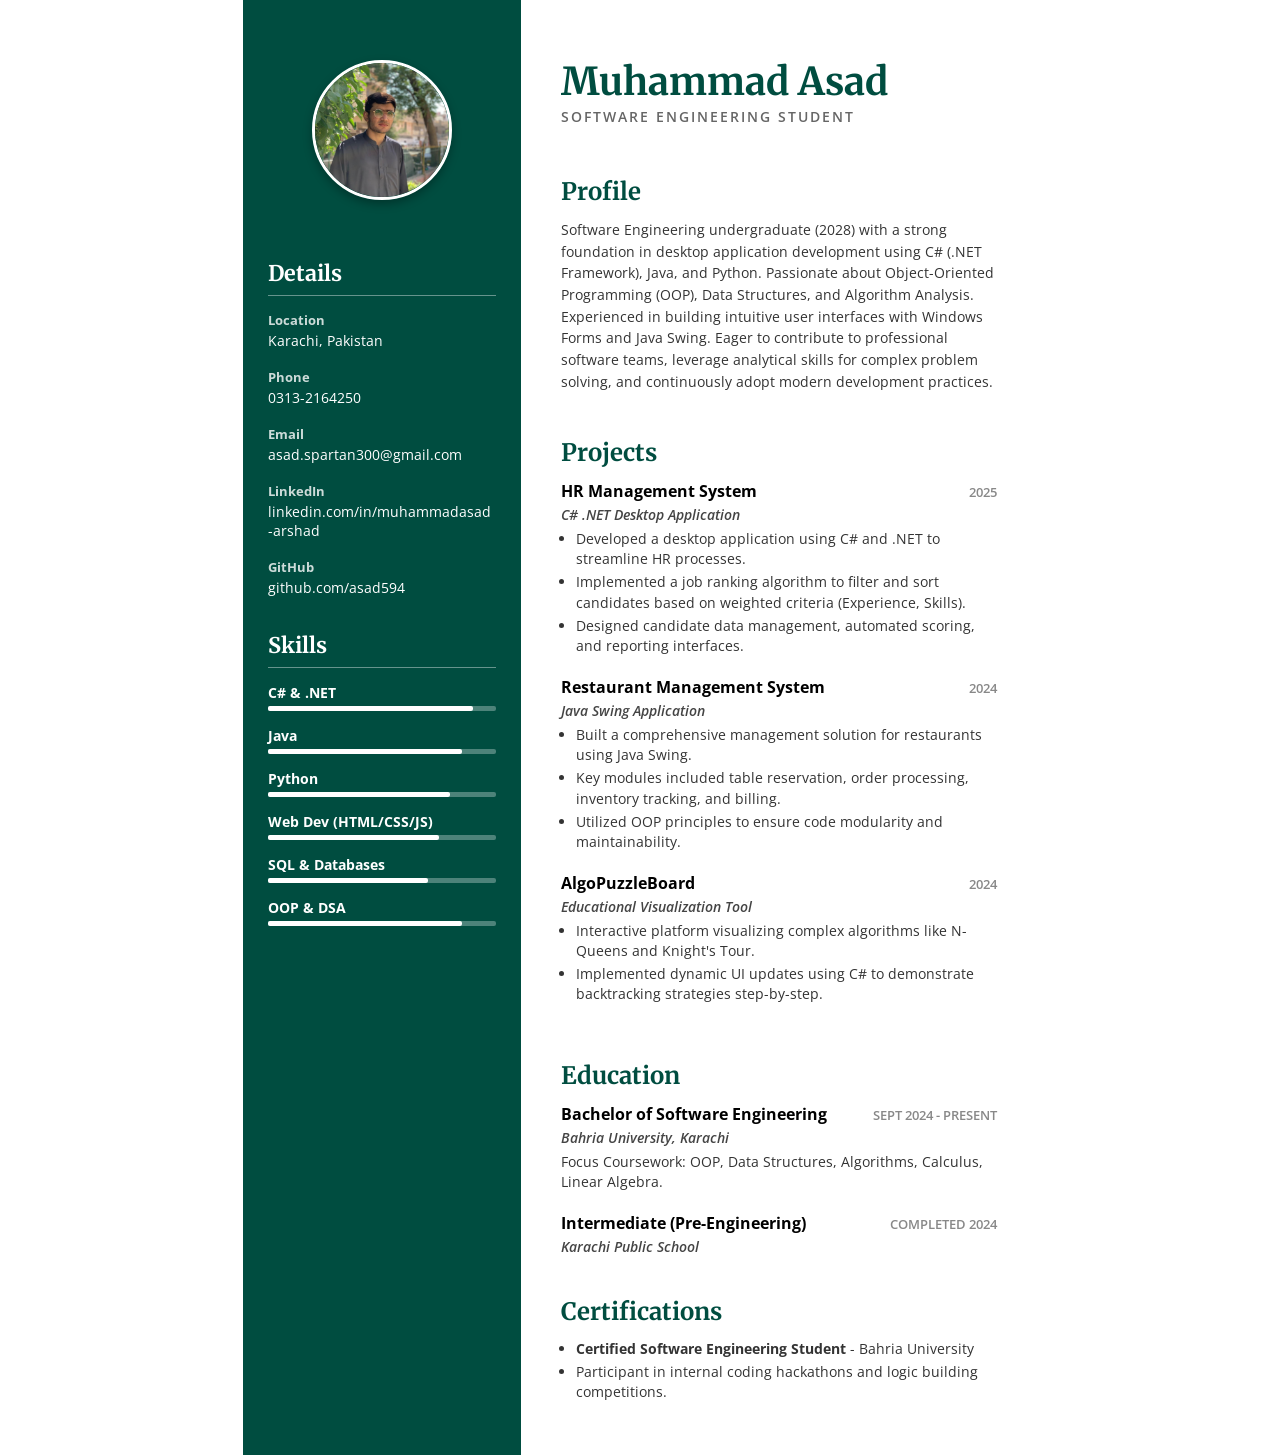
==== resume.html @ 871970d0 "Initial commit: Portfolio website with responsive design and README" ====
<!DOCTYPE html>
<html lang="en">

<head>
    <meta charset="UTF-8">
    <meta name="viewport" content="width=device-width, initial-scale=1.0">
    <title>Muhammad Asad - Resume</title>
    <!-- Using web-safe fonts or Google Fonts that load reliably -->
    <link rel="preconnect" href="https://fonts.googleapis.com">
    <link rel="preconnect" href="https://fonts.gstatic.com" crossorigin>
    <link
        href="https://fonts.googleapis.com/css2?family=Merriweather:wght@400;700&family=Open+Sans:wght@400;600;700&display=swap"
        rel="stylesheet">
    <link rel="stylesheet" href="https://cdnjs.cloudflare.com/ajax/libs/font-awesome/6.4.0/css/all.min.css">
    <style>
        :root {
            /* Exact colors based on the image description/standard professional green */
            --sidebar-bg: #004d40;
            /* Dark Teal Green */
            --sidebar-text: #ffffff;
            --main-bg: #ffffff;
            --main-text: #333333;
            --accent-color: #004d40;
            /* Matching headers to sidebar */
            --font-serif: 'Merriweather', 'Georgia', serif;
            --font-sans: 'Open Sans', 'Arial', sans-serif;
        }

        * {
            box-sizing: border-box;
            margin: 0;
            padding: 0;
            -webkit-print-color-adjust: exact !important;
            print-color-adjust: exact !important;
        }

        body {
            background-color: #fff;
            /* White strictly */
            font-family: var(--font-sans);
            display: flex;
            justify-content: center;
            align-items: flex-start;
        }

        .resume-container {
            width: 210mm;
            min-height: 297mm;
            height: auto;
            /* Use gradient to simulate sidebar background across full height/pages */
            background: linear-gradient(to right, var(--sidebar-bg) 35%, var(--main-bg) 35%);
            display: flex;
            flex-direction: row;
        }

        /* Sidebar Styles */
        .left-col {
            width: 35%;
            /* background-color: transparent; Remove solid bg so gradient shows, or keep for safety */
            background-color: transparent;
            color: var(--sidebar-text);
            padding: 60px 25px 40px 25px;
            display: flex;
            flex-direction: column;
            gap: 35px;
        }

        /* ... (Keep other styles) ... */

        /* Adjusted Spacing to fill page */
        .project-item {
            margin-bottom: 35px;
            /* Increased from 20px to fill space */
        }

        .main-section {
            margin-bottom: 25px;
        }

        /* Force Education to next page */
        .education-section {
            page-break-before: always;
        }

        /* Print adjustments */
        @media print {
            body {
                background-color: white;
            }

            .resume-container {
                width: 100%;
                min-height: 100vh;
                height: auto;
                margin: 0;
                box-shadow: none;
                /* Ensure gradient prints */
                -webkit-print-color-adjust: exact;
                print-color-adjust: exact;
            }
        }

        .profile-img-container {
            width: 140px;
            height: 140px;
            margin: 0 auto;
            border-radius: 50%;
            overflow: hidden;
            border: 3px solid #ffffff;
            /* Box shadow for depth */
            box-shadow: 0 4px 10px rgba(0, 0, 0, 0.3);
        }

        .profile-img {
            width: 100%;
            height: 100%;
            object-fit: cover;
            object-position: top;
        }

        /* Sidebar Headings */
        .sidebar-section h2 {
            font-family: var(--font-serif);
            font-weight: 700;
            font-size: 1.35rem;
            border-bottom: 1px solid rgba(255, 255, 255, 0.4);
            padding-bottom: 8px;
            margin-bottom: 15px;
            color: #fff;
        }

        .contact-details {
            display: flex;
            flex-direction: column;
            gap: 18px;
            font-size: 0.9rem;
        }

        .contact-item {
            display: flex;
            flex-direction: column;
        }

        .contact-label {
            font-weight: 700;
            opacity: 0.8;
            font-size: 0.8rem;
            margin-bottom: 2px;
        }

        .contact-value {
            color: #fff;
            text-decoration: none;
            word-break: break-word;
            /* Allow wrapping */
            font-weight: 400;
            font-size: 0.85rem;
        }

        .contact-value a {
            color: #fff;
            text-decoration: none;
        }

        /* Skills */
        .skills-list {
            display: flex;
            flex-direction: column;
            gap: 15px;
        }

        .skill-item {
            display: flex;
            flex-direction: column;
            gap: 4px;
        }

        .skill-name {
            font-size: 0.85rem;
            font-weight: 700;
        }

        .progress-bar {
            width: 100%;
            height: 5px;
            background-color: rgba(255, 255, 255, 0.3);
            border-radius: 2px;
        }

        .progress {
            height: 100%;
            background-color: #fff;
            border-radius: 2px;
        }

        /* Main Content Styles */
        .right-col {
            width: 65%;
            padding: 60px 40px 40px 40px;
            color: var(--main-text);
            display: flex;
            flex-direction: column;
            gap: 25px;
        }

        /* Header Name Section */
        .header-section {
            text-align: left;
            margin-bottom: 15px;
        }

        .header-name {
            font-family: var(--font-serif);
            font-size: 2.4rem;
            font-weight: 700;
            color: var(--accent-color);
            margin-bottom: 5px;
            line-height: 1.1;
        }

        .header-title {
            font-size: 0.9rem;
            letter-spacing: 2px;
            text-transform: uppercase;
            color: #666;
            margin-bottom: 10px;
            font-weight: 600;
        }

        /* Main Headings */
        .main-section {
            margin-bottom: 10px;
        }

        .main-section h3 {
            font-family: var(--font-serif);
            font-size: 1.5rem;
            color: var(--accent-color);
            margin-bottom: 12px;
            font-weight: 700;
        }

        .profile-summary {
            font-size: 0.9rem;
            line-height: 1.5;
            color: #333;
            margin-bottom: 10px;
        }

        /* Projects & Items */
        .project-item,
        .education-item {
            margin-bottom: 20px;
        }

        .item-header {
            display: flex;
            justify-content: space-between;
            align-items: baseline;
            margin-bottom: 3px;
        }

        .item-title {
            font-weight: 700;
            font-size: 1rem;
            color: #000;
        }

        .item-date {
            font-size: 0.8rem;
            color: #888;
            font-weight: 600;
        }

        .item-subtitle {
            font-weight: 600;
            color: #444;
            font-size: 0.9rem;
            margin-bottom: 5px;
            font-style: italic;
        }

        .item-description {
            font-size: 0.9rem;
            line-height: 1.4;
            color: #333;
        }

        .item-description ul {
            list-style-type: disc;
            margin-left: 15px;
        }

        .item-description li {
            margin-bottom: 3px;
        }

        /* Print Media Query */
        @page {
            size: A4;
            margin: 0;
        }

        @media print {
            body {
                background: linear-gradient(to right, var(--sidebar-bg) 35%, var(--main-bg) 35%) !important;
                -webkit-print-color-adjust: exact !important;
                print-color-adjust: exact !important;
                margin: 0;
            }

            .resume-container {
                width: 100%;
                min-height: 100vh;
                height: auto;
                margin: 0;
                box-shadow: none;
                background: transparent !important;
            }

            /* Hide web-only elements if any */
        }
    </style>
</head>

<body>
    <div class="resume-container">
        <!-- Sidebar (Left Column) -->
        <div class="left-col">
            <div class="profile-img-container">
                <img src="profile.jpg" alt="Muhammad Asad" class="profile-img">
            </div>

            <div class="sidebar-section" style="margin-top: 25px;">
                <h2>Details</h2>
                <div class="contact-details">
                    <div class="contact-item">
                        <span class="contact-label">Location</span>
                        <span class="contact-value">Karachi, Pakistan</span>
                    </div>
                    <div class="contact-item">
                        <span class="contact-label">Phone</span>
                        <span class="contact-value"><a href="tel:03132164250">0313-2164250</a></span>
                    </div>
                    <div class="contact-item">
                        <span class="contact-label">Email</span>
                        <span class="contact-value"><a
                                href="mailto:asad.spartan300@gmail.com">asad.spartan300@gmail.com</a></span>
                    </div>
                    <div class="contact-item">
                        <span class="contact-label">LinkedIn</span>
                        <span class="contact-value"><a href="https://linkedin.com/in/muhammadasad-arshad"
                                target="_blank">linkedin.com/in/muhammadasad-arshad</a></span>
                    </div>
                    <div class="contact-item">
                        <span class="contact-label">GitHub</span>
                        <span class="contact-value"><a href="https://github.com/asad594"
                                target="_blank">github.com/asad594</a></span>
                    </div>
                </div>
            </div>

            <div class="sidebar-section">
                <h2>Skills</h2>
                <div class="skills-list">
                    <div class="skill-item">
                        <span class="skill-name">C# & .NET</span>
                        <div class="progress-bar">
                            <div class="progress" style="width: 90%;"></div>
                        </div>
                    </div>
                    <div class="skill-item">
                        <span class="skill-name">Java</span>
                        <div class="progress-bar">
                            <div class="progress" style="width: 85%;"></div>
                        </div>
                    </div>
                    <div class="skill-item">
                        <span class="skill-name">Python</span>
                        <div class="progress-bar">
                            <div class="progress" style="width: 80%;"></div>
                        </div>
                    </div>
                    <div class="skill-item">
                        <span class="skill-name">Web Dev (HTML/CSS/JS)</span>
                        <div class="progress-bar">
                            <div class="progress" style="width: 75%;"></div>
                        </div>
                    </div>
                    <div class="skill-item">
                        <span class="skill-name">SQL & Databases</span>
                        <div class="progress-bar">
                            <div class="progress" style="width: 70%;"></div>
                        </div>
                    </div>
                    <div class="skill-item">
                        <span class="skill-name">OOP & DSA</span>
                        <div class="progress-bar">
                            <div class="progress" style="width: 85%;"></div>
                        </div>
                    </div>
                </div>
            </div>
        </div>

        <!-- Main Content (Right Column) -->
        <div class="right-col">
            <div class="header-section">
                <h1 class="header-name">Muhammad Asad</h1>
                <div class="header-title">Software Engineering Student</div>
            </div>

            <div class="main-section">
                <h3>Profile</h3>
                <div class="profile-summary">
                    Software Engineering undergraduate (2028) with a strong foundation in desktop application
                    development using C# (.NET Framework), Java, and Python. Passionate about Object-Oriented
                    Programming (OOP), Data Structures, and Algorithm Analysis. Experienced in building intuitive user
                    interfaces with Windows Forms and Java Swing. Eager to contribute to professional software teams,
                    leverage analytical skills for complex problem solving, and continuously adopt modern development
                    practices.
                </div>
            </div>

            <div class="main-section">
                <h3>Projects</h3>

                <div class="project-item">
                    <div class="item-header">
                        <span class="item-title">HR Management System</span>
                        <span class="item-date">2025</span>
                    </div>
                    <div class="item-subtitle">C# .NET Desktop Application</div>
                    <div class="item-description">
                        <ul>
                            <li>Developed a desktop application using C# and .NET to streamline HR processes.</li>
                            <li>Implemented a job ranking algorithm to filter and sort candidates based on weighted
                                criteria (Experience, Skills).</li>
                            <li>Designed candidate data management, automated scoring, and reporting interfaces.</li>
                        </ul>
                    </div>
                </div>

                <div class="project-item">
                    <div class="item-header">
                        <span class="item-title">Restaurant Management System</span>
                        <span class="item-date">2024</span>
                    </div>
                    <div class="item-subtitle">Java Swing Application</div>
                    <div class="item-description">
                        <ul>
                            <li>Built a comprehensive management solution for restaurants using Java Swing.</li>
                            <li>Key modules included table reservation, order processing, inventory tracking, and
                                billing.</li>
                            <li>Utilized OOP principles to ensure code modularity and maintainability.</li>
                        </ul>
                    </div>
                </div>

                <div class="project-item">
                    <div class="item-header">
                        <span class="item-title">AlgoPuzzleBoard</span>
                        <span class="item-date">2024</span>
                    </div>
                    <div class="item-subtitle">Educational Visualization Tool</div>
                    <div class="item-description">
                        <ul>
                            <li>Interactive platform visualizing complex algorithms like N-Queens and Knight's Tour.
                            </li>
                            <li>Implemented dynamic UI updates using C# to demonstrate backtracking strategies
                                step-by-step.</li>
                        </ul>
                    </div>
                </div>
            </div>

            <div class="main-section education-section">
                <h3>Education</h3>
                <div class="education-item">
                    <div class="item-header">
                        <span class="item-title">Bachelor of Software Engineering</span>
                        <span class="item-date">SEPT 2024 - PRESENT</span>
                    </div>
                    <div class="item-subtitle">Bahria University, Karachi</div>
                    <div class="item-description">
                        Focus Coursework: OOP, Data Structures, Algorithms, Calculus, Linear Algebra.
                    </div>
                </div>
                <!-- Removed Intermediate as it wasn't clearly legible or priority in typical tech resumes, but kept in user's request if visible. Image showed it. Adding back. -->
                <div class="education-item" style="margin-bottom: 0;">
                    <div class="item-header">
                        <span class="item-title">Intermediate (Pre-Engineering)</span>
                        <span class="item-date">COMPLETED 2024</span>
                    </div>
                    <div class="item-subtitle">Karachi Public School</div>
                </div>
            </div>

            <div class="main-section">
                <h3>Certifications</h3>
                <div class="item-description">
                    <ul>
                        <li><strong>Certified Software Engineering Student</strong> - Bahria University</li>
                        <li>Participant in internal coding hackathons and logic building competitions.</li>
                    </ul>
                </div>
            </div>
        </div>
    </div>
</body>

</html>
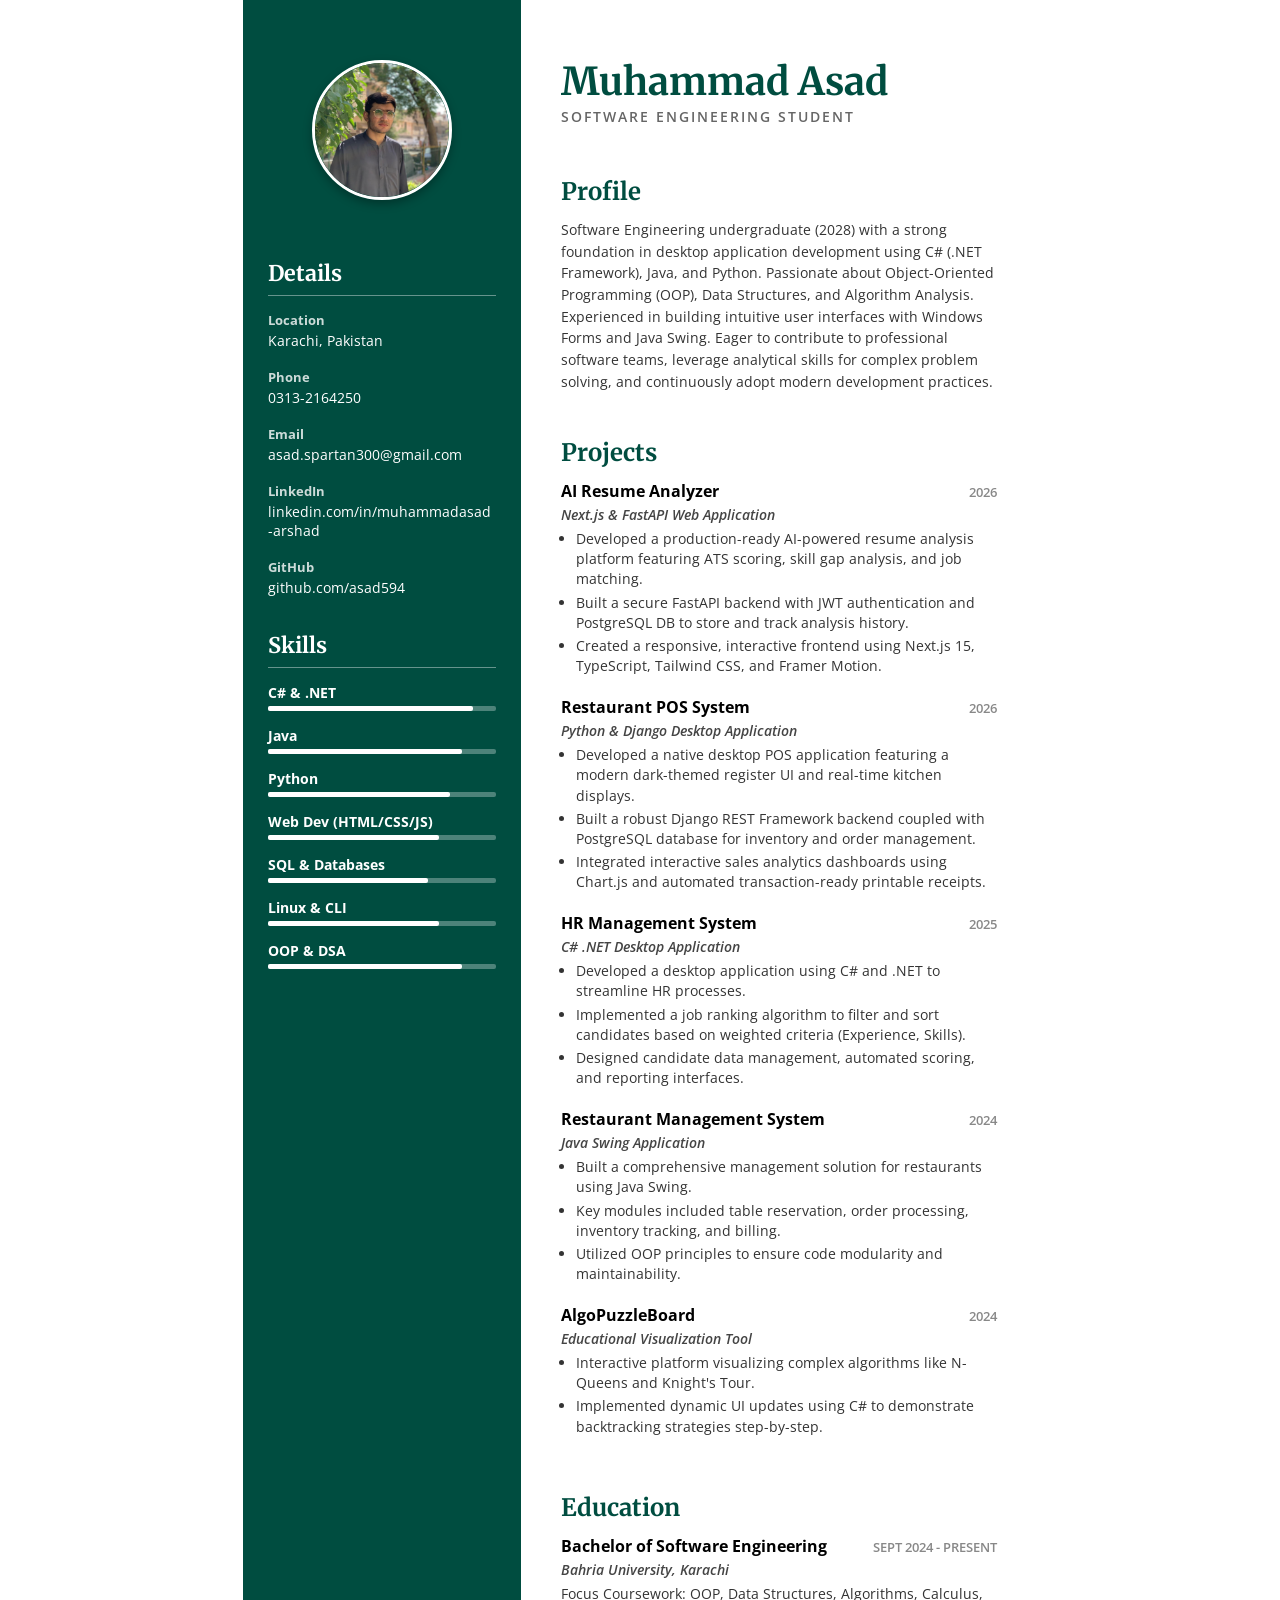
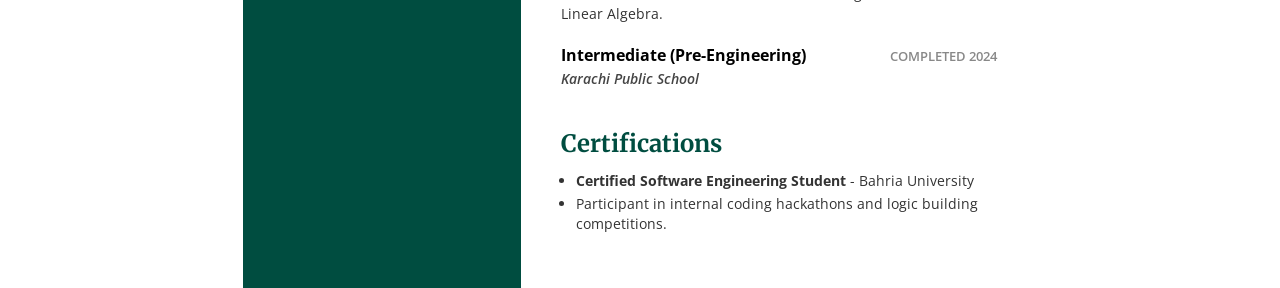
==== commit b6f0d4e1: "Add ResumeAI project and new AI & ML filter category" ====
--- a/resume.html
+++ b/resume.html
@@ -394,6 +394,12 @@
                         </div>
                     </div>
                     <div class="skill-item">
+                        <span class="skill-name">Linux & CLI</span>
+                        <div class="progress-bar">
+                            <div class="progress" style="width: 75%;"></div>
+                        </div>
+                    </div>
+                    <div class="skill-item">
                         <span class="skill-name">OOP & DSA</span>
                         <div class="progress-bar">
                             <div class="progress" style="width: 85%;"></div>
@@ -427,6 +433,36 @@
 
                 <div class="project-item">
                     <div class="item-header">
+                        <span class="item-title">AI Resume Analyzer</span>
+                        <span class="item-date">2026</span>
+                    </div>
+                    <div class="item-subtitle">Next.js & FastAPI Web Application</div>
+                    <div class="item-description">
+                        <ul>
+                            <li>Developed a production-ready AI-powered resume analysis platform featuring ATS scoring, skill gap analysis, and job matching.</li>
+                            <li>Built a secure FastAPI backend with JWT authentication and PostgreSQL DB to store and track analysis history.</li>
+                            <li>Created a responsive, interactive frontend using Next.js 15, TypeScript, Tailwind CSS, and Framer Motion.</li>
+                        </ul>
+                    </div>
+                </div>
+
+                <div class="project-item">
+                    <div class="item-header">
+                        <span class="item-title">Restaurant POS System</span>
+                        <span class="item-date">2026</span>
+                    </div>
+                    <div class="item-subtitle">Python & Django Desktop Application</div>
+                    <div class="item-description">
+                        <ul>
+                            <li>Developed a native desktop POS application featuring a modern dark-themed register UI and real-time kitchen displays.</li>
+                            <li>Built a robust Django REST Framework backend coupled with PostgreSQL database for inventory and order management.</li>
+                            <li>Integrated interactive sales analytics dashboards using Chart.js and automated transaction-ready printable receipts.</li>
+                        </ul>
+                    </div>
+                </div>
+
+                <div class="project-item">
+                    <div class="item-header">
                         <span class="item-title">HR Management System</span>
                         <span class="item-date">2025</span>
                     </div>
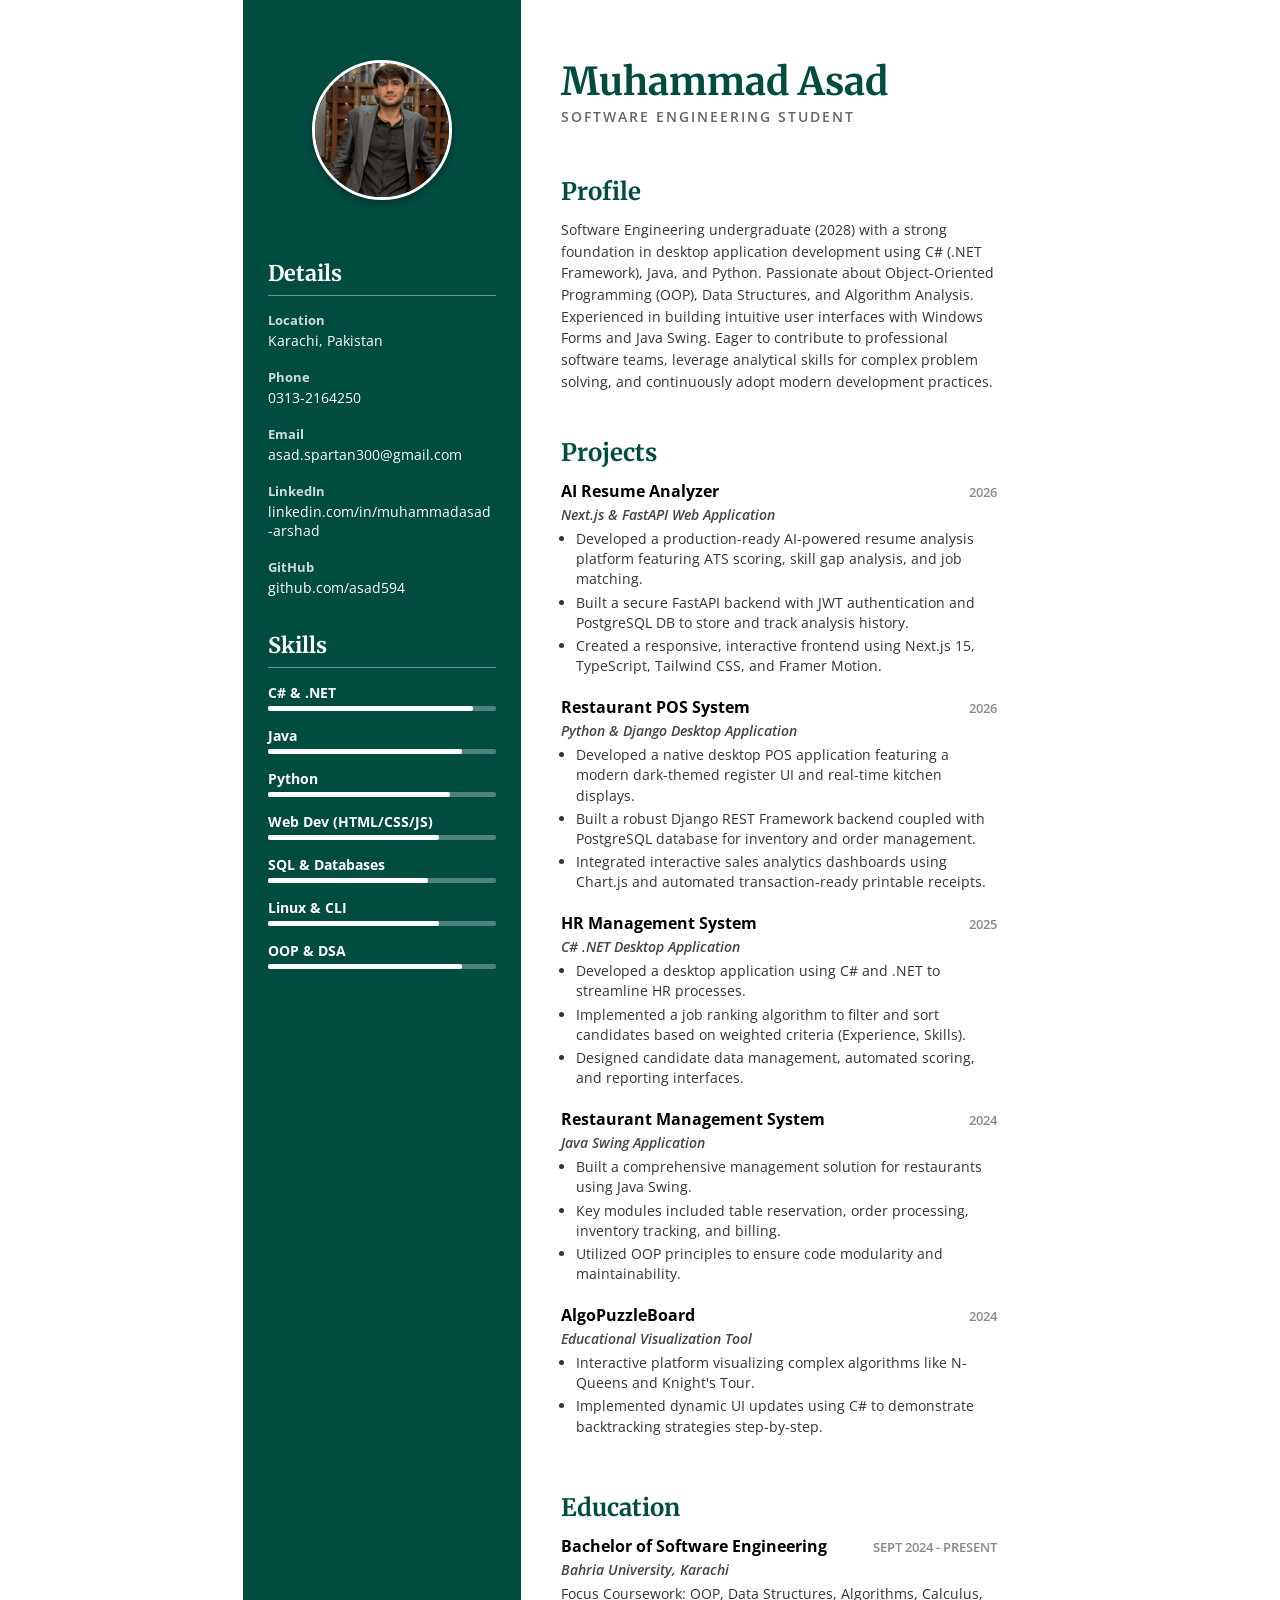
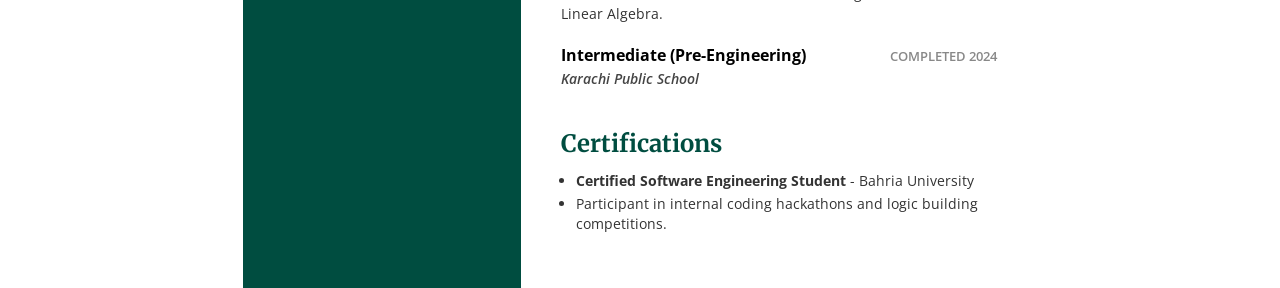
==== commit 2b794190: "Update profile picture" ====
--- a/resume.html
+++ b/resume.html
@@ -328,7 +328,7 @@
         <!-- Sidebar (Left Column) -->
         <div class="left-col">
             <div class="profile-img-container">
-                <img src="profile.jpg" alt="Muhammad Asad" class="profile-img">
+                <img src="asad.jpeg" alt="Muhammad Asad" class="profile-img">
             </div>
 
             <div class="sidebar-section" style="margin-top: 25px;">
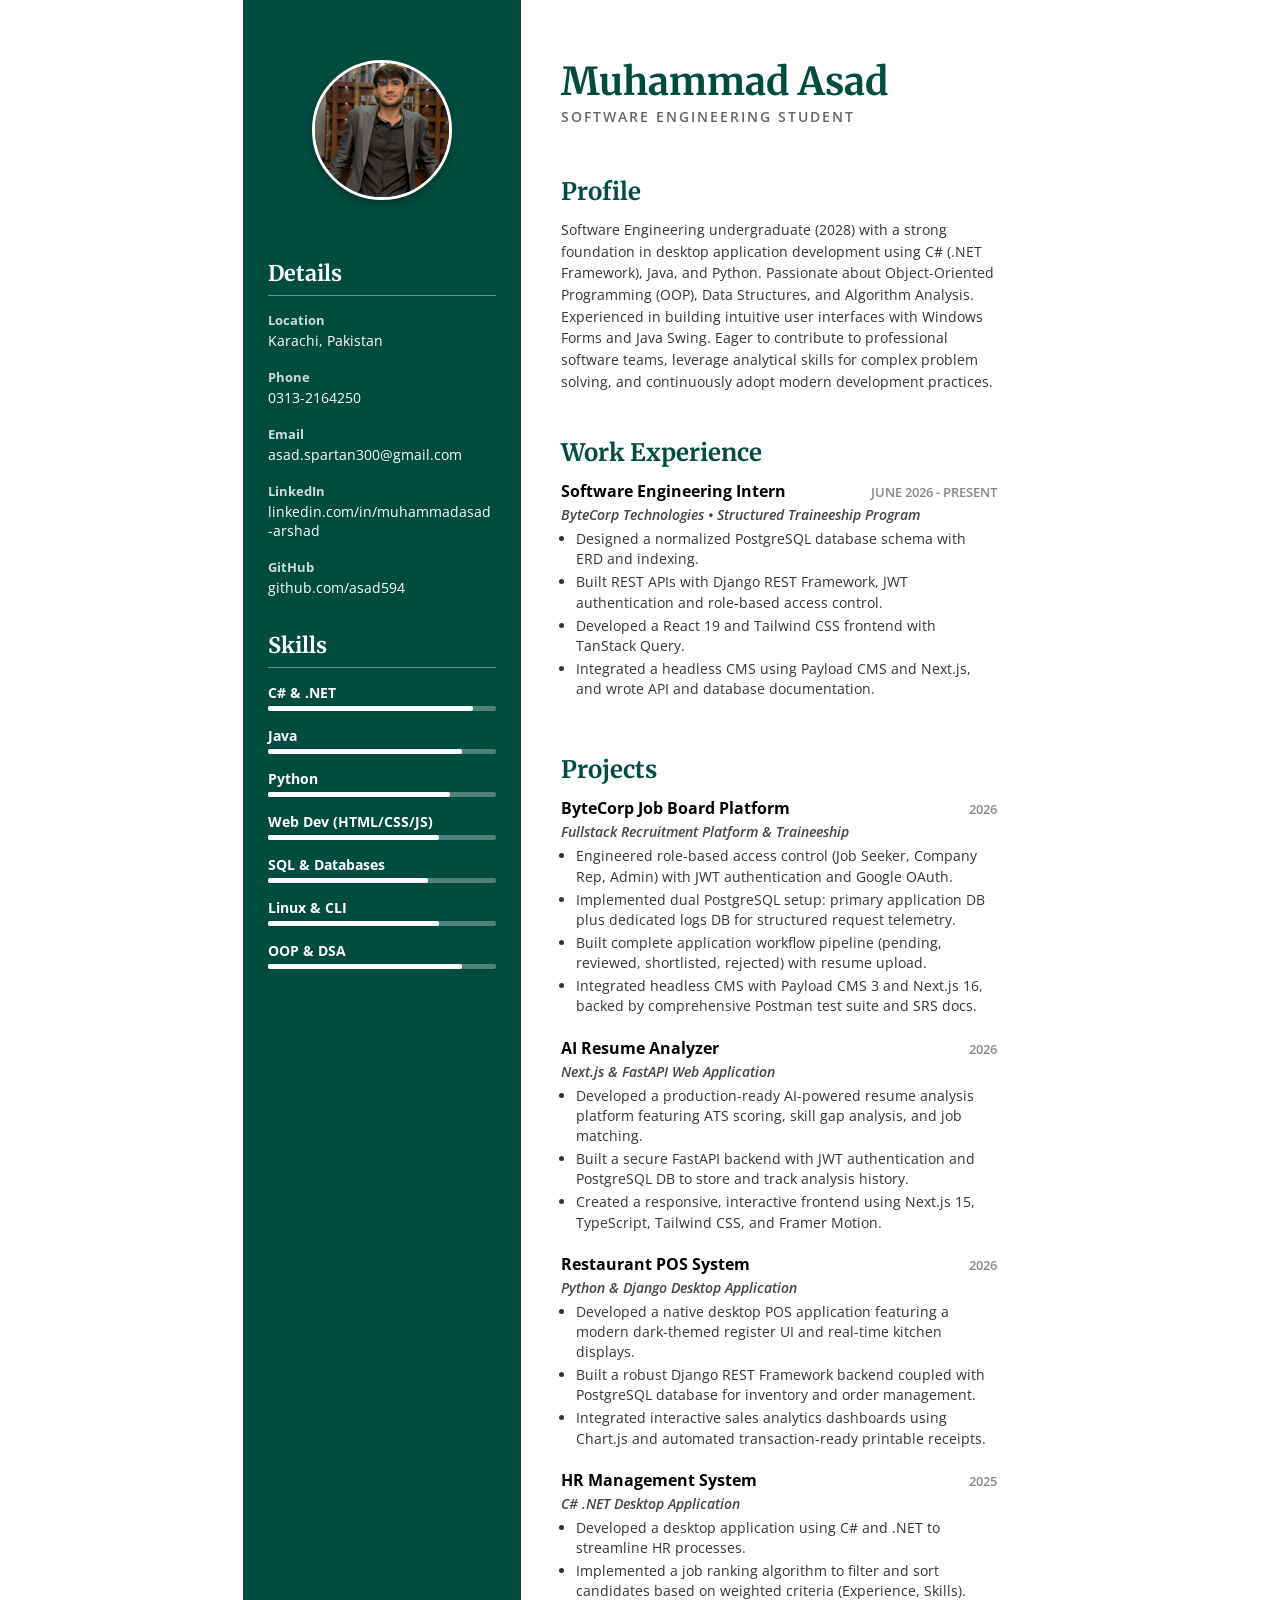
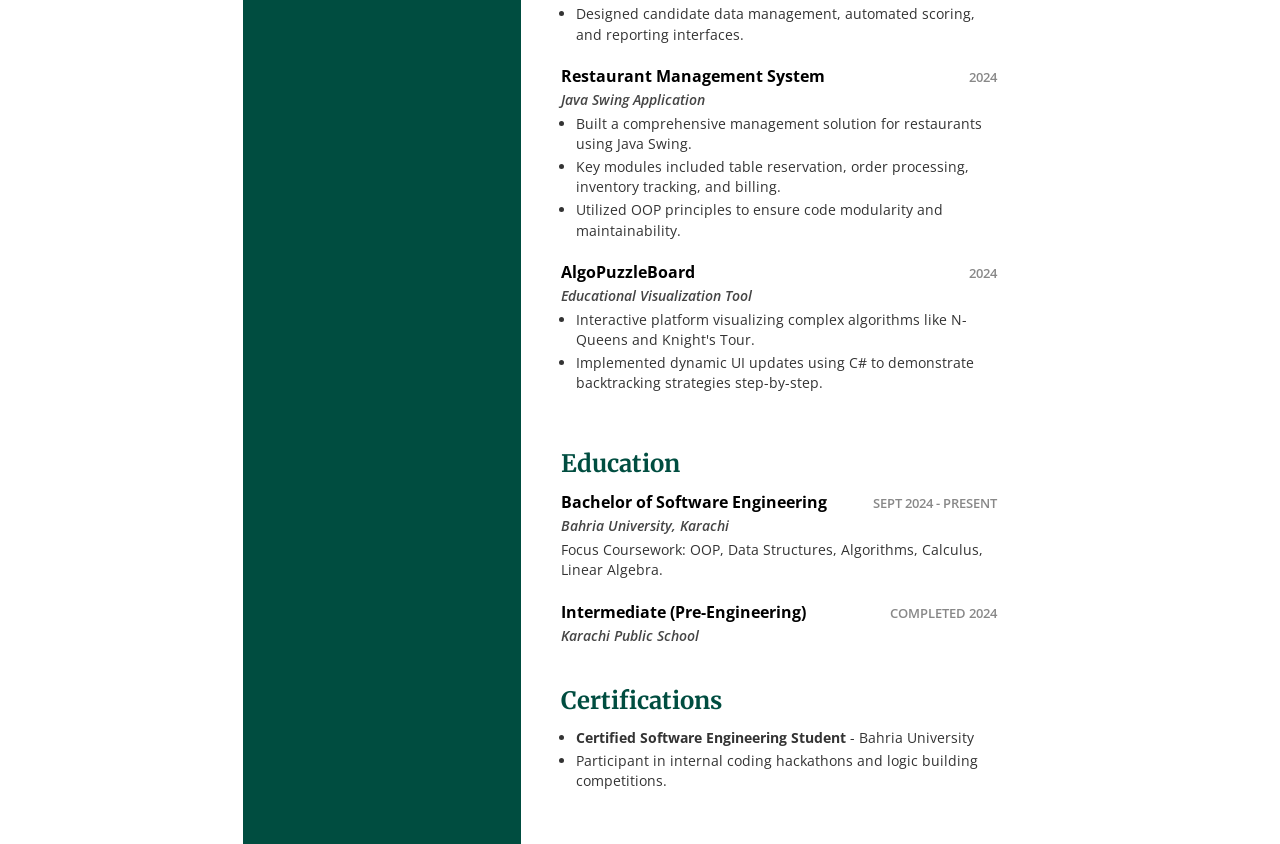
==== commit 7b7582b9: "Add ByteCorp project, new skills and experience section" ====
--- a/resume.html
+++ b/resume.html
@@ -429,7 +429,43 @@
             </div>
 
             <div class="main-section">
+                <h3>Work Experience</h3>
+
+                <div class="project-item">
+                    <div class="item-header">
+                        <span class="item-title">Software Engineering Intern</span>
+                        <span class="item-date">JUNE 2026 - PRESENT</span>
+                    </div>
+                    <div class="item-subtitle">ByteCorp Technologies &bull; Structured Traineeship Program</div>
+                    <div class="item-description">
+                        <ul>
+                            <li>Designed a normalized PostgreSQL database schema with ERD and indexing.</li>
+                            <li>Built REST APIs with Django REST Framework, JWT authentication and role-based access control.</li>
+                            <li>Developed a React 19 and Tailwind CSS frontend with TanStack Query.</li>
+                            <li>Integrated a headless CMS using Payload CMS and Next.js, and wrote API and database documentation.</li>
+                        </ul>
+                    </div>
+                </div>
+            </div>
+
+            <div class="main-section">
                 <h3>Projects</h3>
+
+                <div class="project-item">
+                    <div class="item-header">
+                        <span class="item-title">ByteCorp Job Board Platform</span>
+                        <span class="item-date">2026</span>
+                    </div>
+                    <div class="item-subtitle">Fullstack Recruitment Platform & Traineeship</div>
+                    <div class="item-description">
+                        <ul>
+                            <li>Engineered role-based access control (Job Seeker, Company Rep, Admin) with JWT authentication and Google OAuth.</li>
+                            <li>Implemented dual PostgreSQL setup: primary application DB plus dedicated logs DB for structured request telemetry.</li>
+                            <li>Built complete application workflow pipeline (pending, reviewed, shortlisted, rejected) with resume upload.</li>
+                            <li>Integrated headless CMS with Payload CMS 3 and Next.js 16, backed by comprehensive Postman test suite and SRS docs.</li>
+                        </ul>
+                    </div>
+                </div>
 
                 <div class="project-item">
                     <div class="item-header">
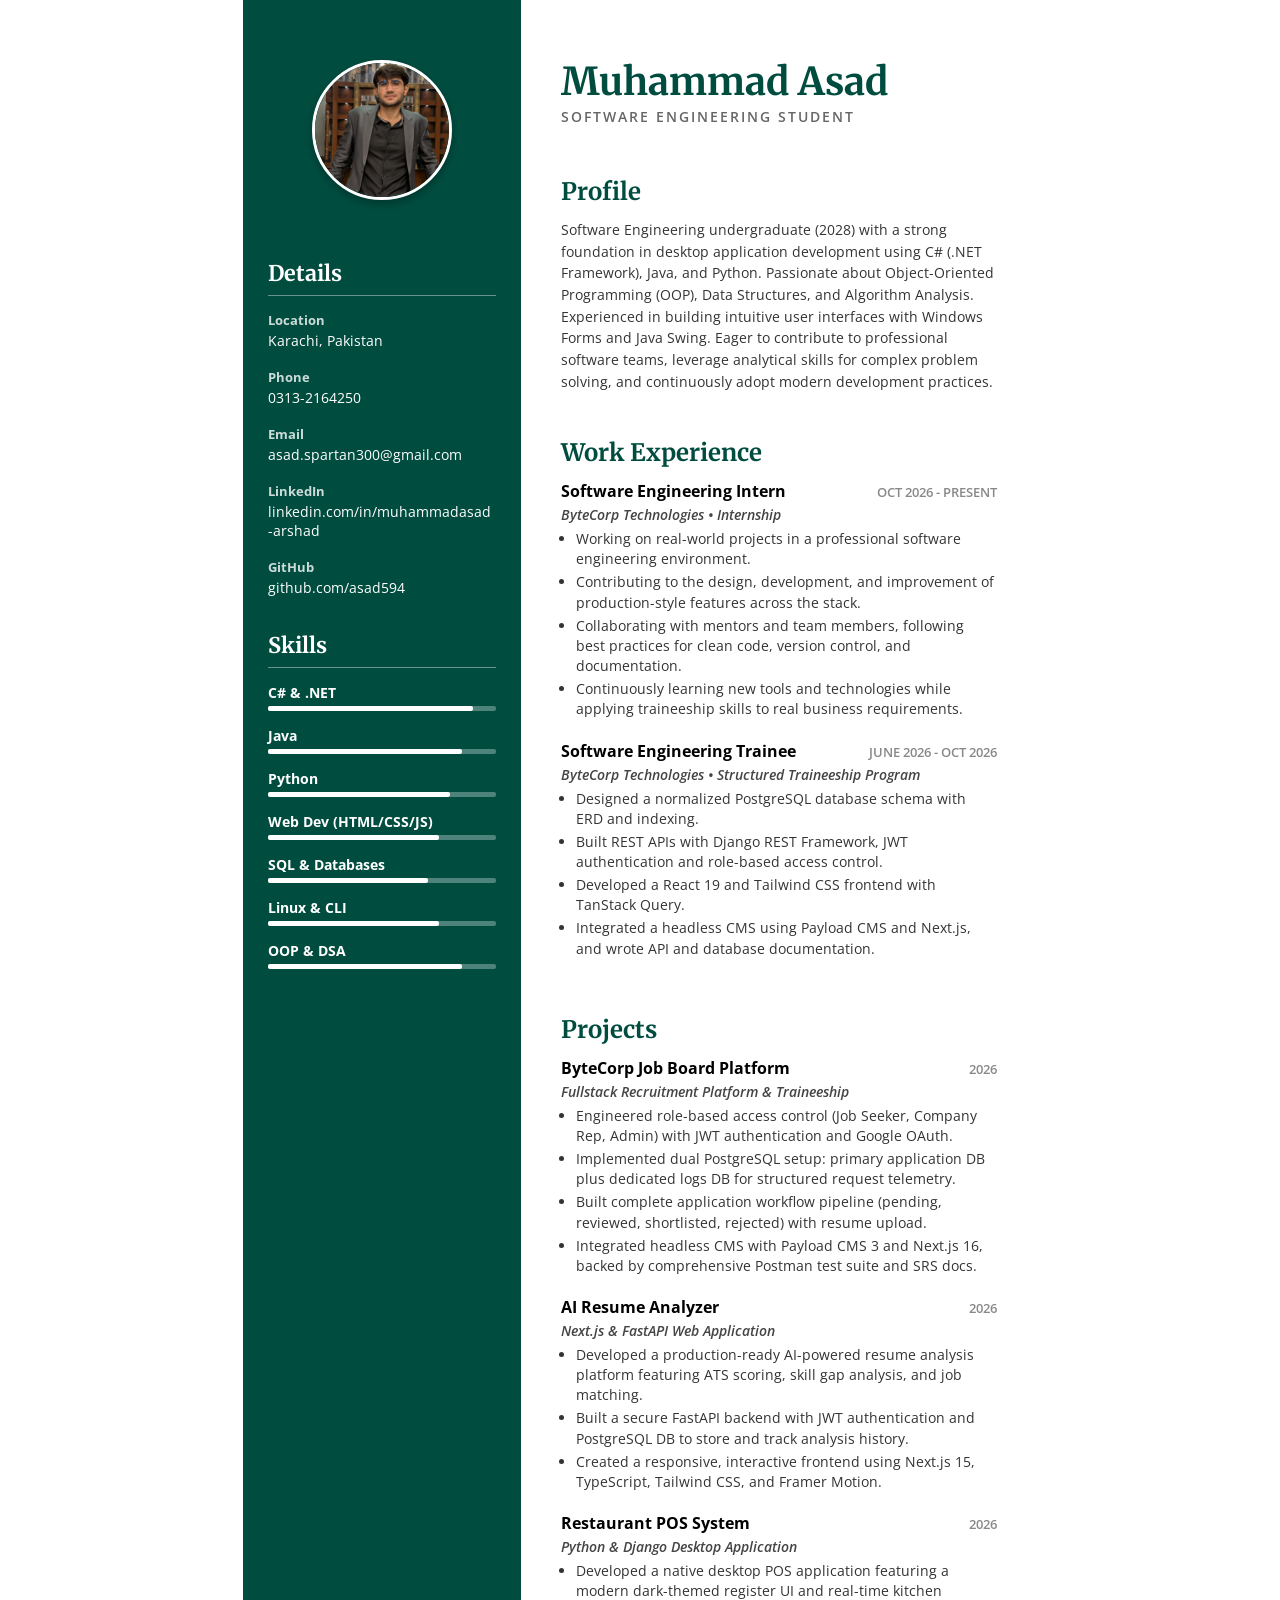
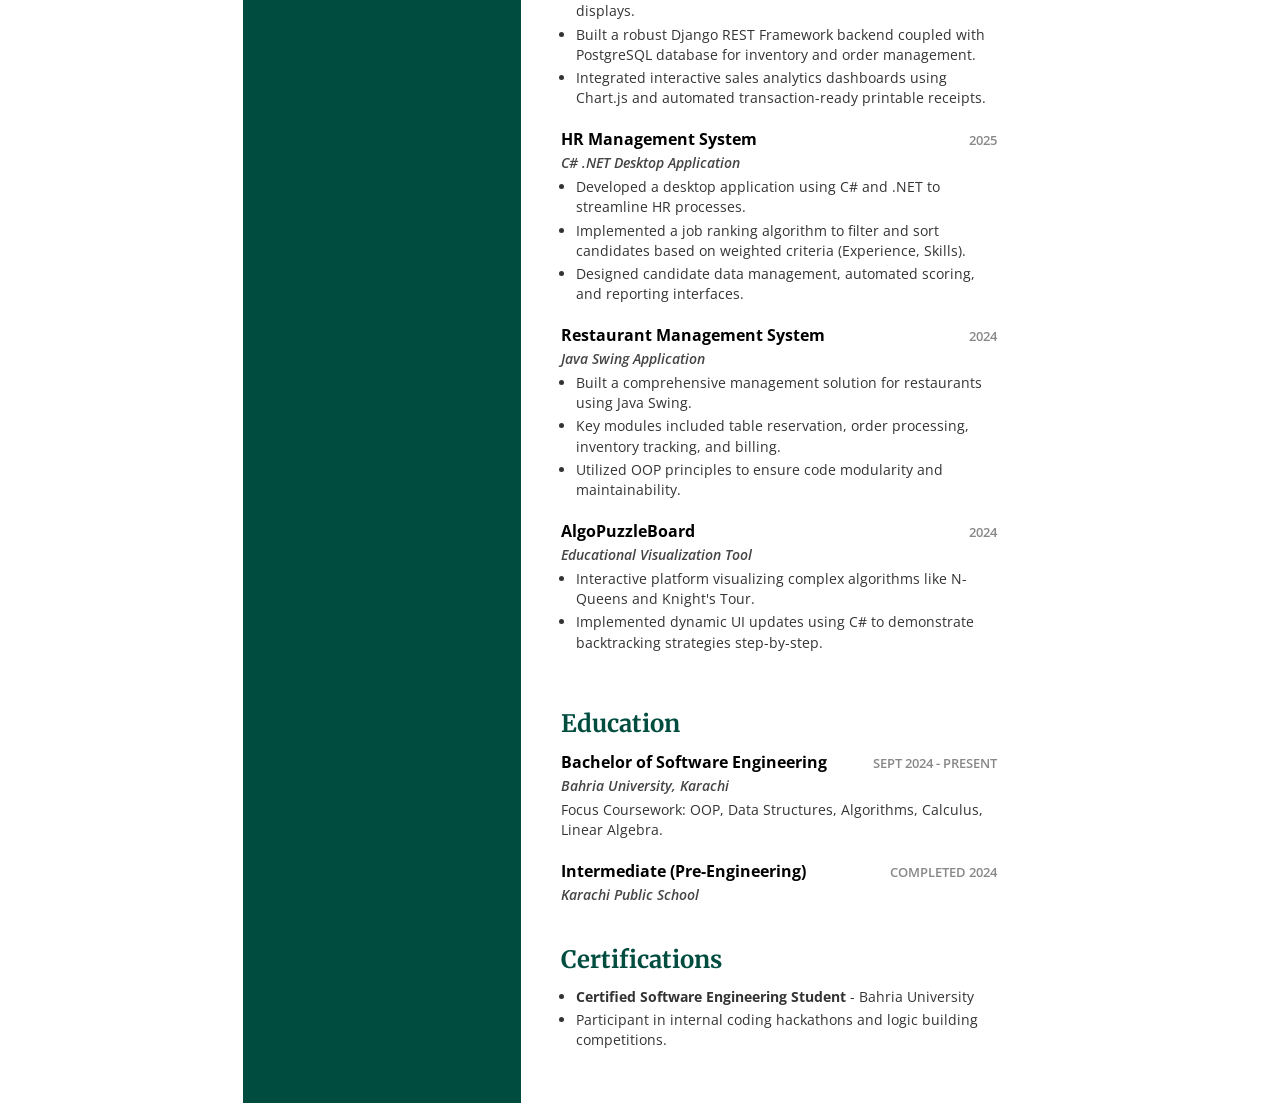
==== commit e8c63af1: "Split experience into internship and traineeship" ====
--- a/resume.html
+++ b/resume.html
@@ -434,7 +434,23 @@
                 <div class="project-item">
                     <div class="item-header">
                         <span class="item-title">Software Engineering Intern</span>
-                        <span class="item-date">JUNE 2026 - PRESENT</span>
+                        <span class="item-date">OCT 2026 - PRESENT</span>
+                    </div>
+                    <div class="item-subtitle">ByteCorp Technologies &bull; Internship</div>
+                    <div class="item-description">
+                        <ul>
+                            <li>Working on real-world projects in a professional software engineering environment.</li>
+                            <li>Contributing to the design, development, and improvement of production-style features across the stack.</li>
+                            <li>Collaborating with mentors and team members, following best practices for clean code, version control, and documentation.</li>
+                            <li>Continuously learning new tools and technologies while applying traineeship skills to real business requirements.</li>
+                        </ul>
+                    </div>
+                </div>
+
+                <div class="project-item">
+                    <div class="item-header">
+                        <span class="item-title">Software Engineering Trainee</span>
+                        <span class="item-date">JUNE 2026 - OCT 2026</span>
                     </div>
                     <div class="item-subtitle">ByteCorp Technologies &bull; Structured Traineeship Program</div>
                     <div class="item-description">
